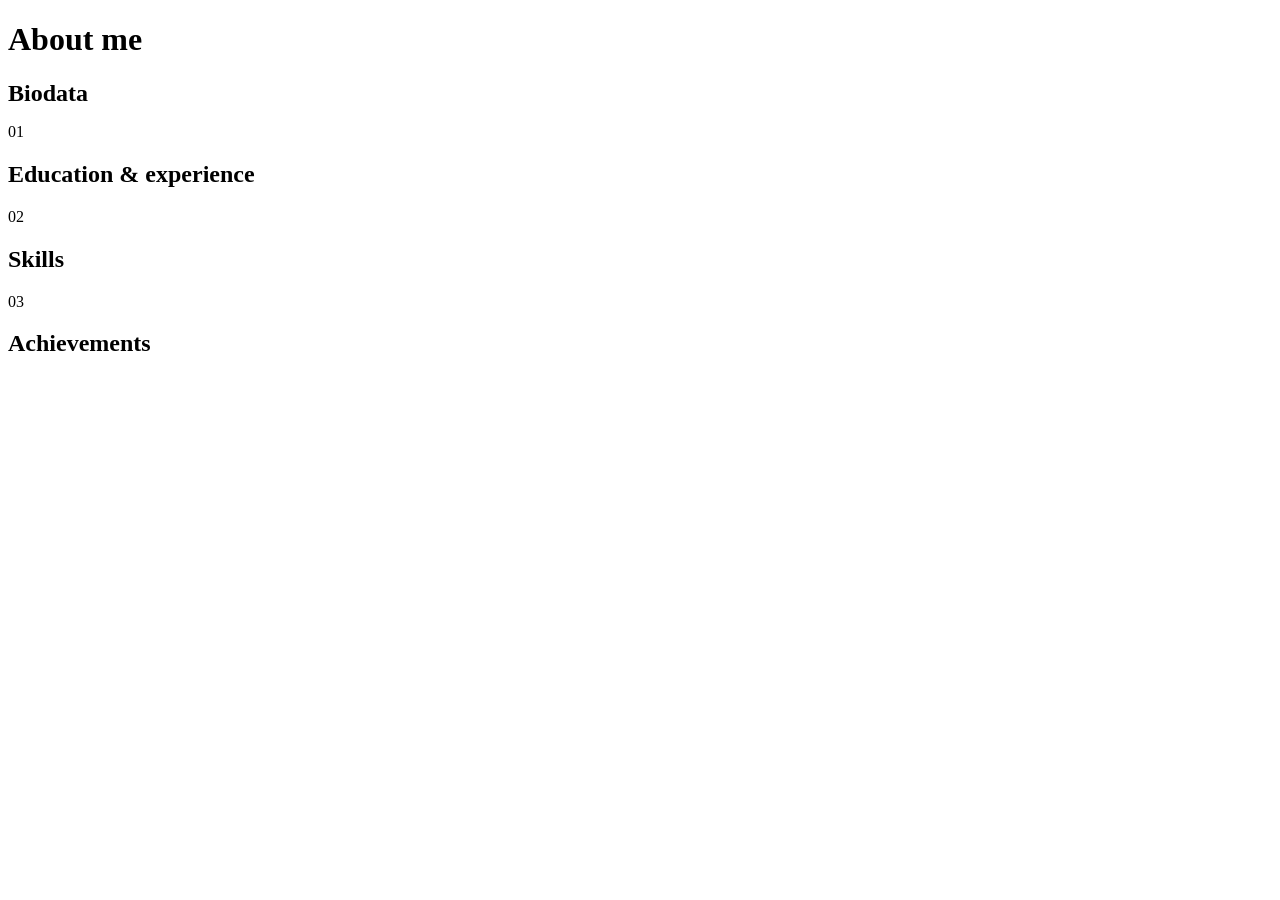
==== about.html @ cd3ab13a "Add files via upload" ====
<!DOCTYPE html>
<html lang="en">
<head>
  <meta charset="UTF-8">
  <meta name="viewport" content="width=device-width, initial-scale=1">
  <title>About Iyaaz Muhammad Shabaz</title>
  <meta name="description" content="Biodata, education, experience, technical skills and achievements of Iyaaz Muhammad Shabaz.">
  <link rel="stylesheet" href="https://fonts.googleapis.com/css2?family=Inter:wght@400;600&family=JetBrains+Mono:wght@500;700&family=Space+Grotesk:wght@500;700&display=swap">
  <link rel="stylesheet" href="css/style.css">
</head>
<body data-page="about">
  <div id="site-header"></div>
  <main class="container">
    <div class="page-head"><h1>About me</h1></div>

    <section class="section">
      <div class="bento">
        <div class="block span-8 lime"><h2 style="margin-bottom:16px">Biodata</h2><div id="bio"></div></div>
        <div class="span-4"><div class="photo-frame" id="aboutPhoto"></div></div>
      </div>
    </section>

    <section class="section" style="padding-top:0">
      <div class="section-title"><span class="num">01</span><h2>Education &amp; experience</h2></div>
      <div class="timeline" id="timeline"></div>
    </section>

    <section class="section" style="padding-top:0">
      <div class="section-title"><span class="num">02</span><h2>Skills</h2></div>
      <div class="grid g2" id="skills"></div>
    </section>

    <section class="section" style="padding-top:0">
      <div class="section-title"><span class="num">03</span><h2>Achievements</h2></div>
      <div class="block orange"><ul class="list-plain" id="achievements"></ul></div>
    </section>
  </main>
  <div id="site-footer"></div>
  <script src="https://cdnjs.cloudflare.com/ajax/libs/jquery/3.7.1/jquery.min.js"></script>
  <script src="js/data.js"></script>
  <script src="js/main.js"></script>
</body>
</html>
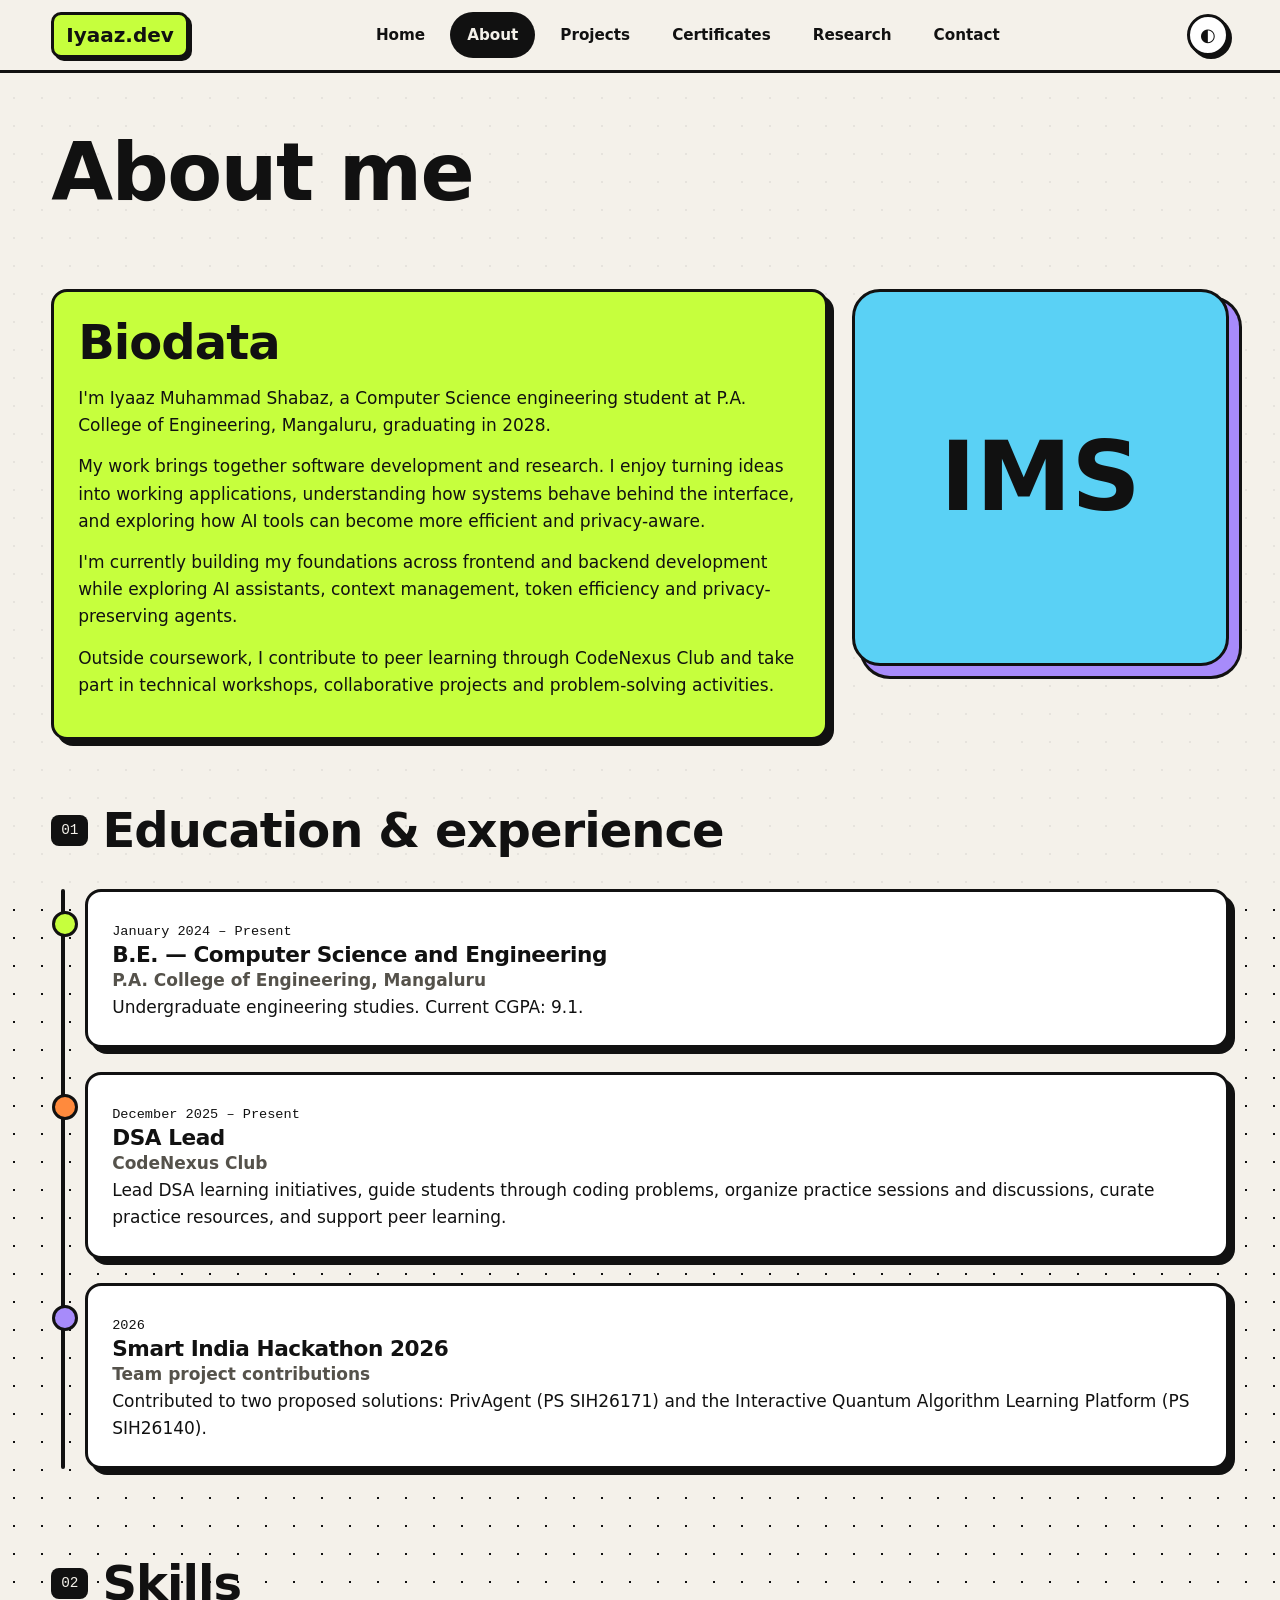
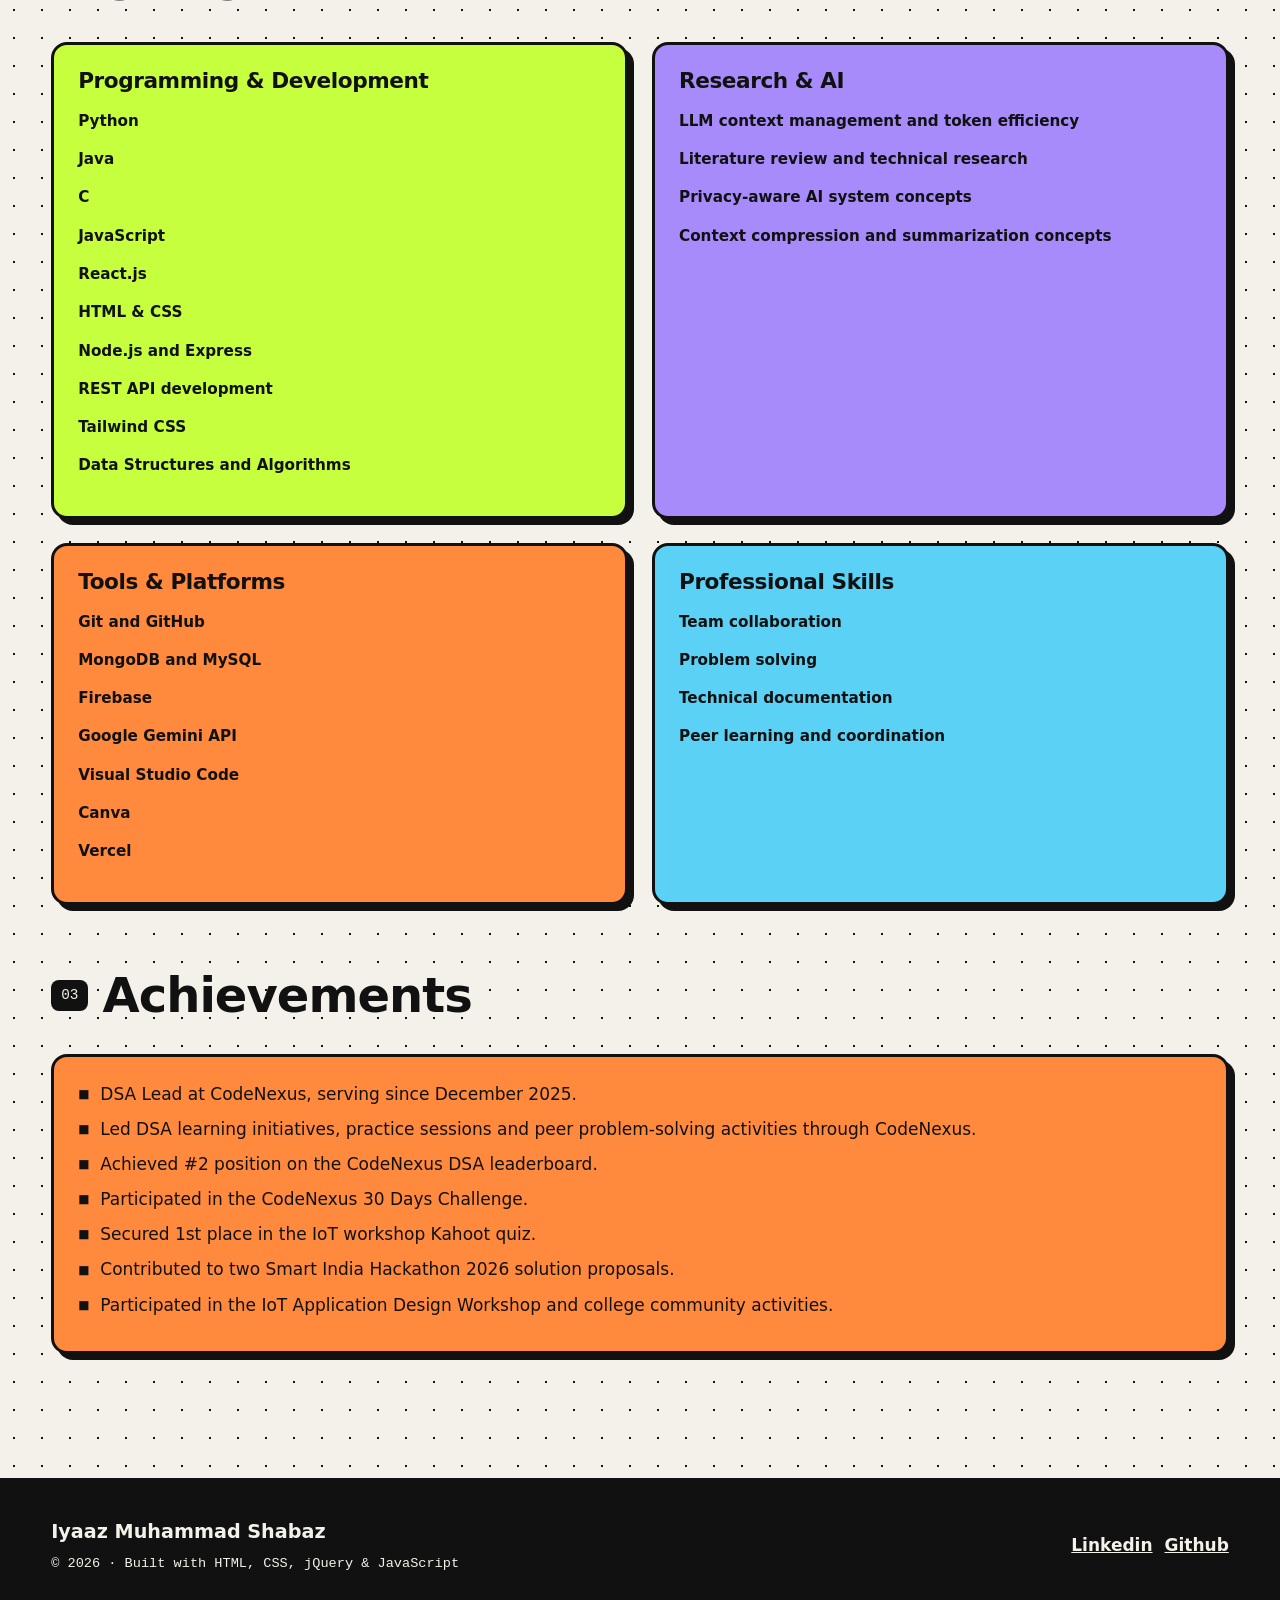
==== commit 8727f09c: "Add files via upload" ====
--- a/about.html
+++ b/about.html
@@ -6,7 +6,7 @@
   <title>About Iyaaz Muhammad Shabaz</title>
   <meta name="description" content="Biodata, education, experience, technical skills and achievements of Iyaaz Muhammad Shabaz.">
   <link rel="stylesheet" href="https://fonts.googleapis.com/css2?family=Inter:wght@400;600&family=JetBrains+Mono:wght@500;700&family=Space+Grotesk:wght@500;700&display=swap">
-  <link rel="stylesheet" href="css/style.css">
+  <link rel="stylesheet" href="style.css">
 </head>
 <body data-page="about">
   <div id="site-header"></div>
@@ -37,7 +37,7 @@
   </main>
   <div id="site-footer"></div>
   <script src="https://cdnjs.cloudflare.com/ajax/libs/jquery/3.7.1/jquery.min.js"></script>
-  <script src="js/data.js"></script>
-  <script src="js/main.js"></script>
+  <script src="data.js"></script>
+  <script src="main.js"></script>
 </body>
 </html>
--- a/style.css
+++ b/style.css
@@ -0,0 +1,280 @@
+/* ==========================================================================
+   style.css — "SOLID BLOCK" theme
+   --------------------------------------------------------------------------
+   Look: neo-brutalist + bento grid. Thick black outlines, hard offset shadows,
+   flat saturated colour blocks, big chunky type. Light by default, dark toggle.
+   Change the look of the WHOLE site by editing the tokens in :root below.
+   ========================================================================== */
+
+:root {
+  /* --- colour tokens --- */
+  --bg: #f4f1ea;          /* paper */
+  --surface: #ffffff;
+  --ink: #111111;         /* text + outlines */
+  --muted: #55524b;
+  --lime: #c6ff3d;
+  --violet: #a78bfa;
+  --orange: #ff8a3d;
+  --sky: #5ad1f5;
+  --pink: #ff7eb6;
+  --border: 3px solid var(--ink);
+  --shadow: 6px 6px 0 var(--ink);
+  --shadow-sm: 3px 3px 0 var(--ink);
+  --radius: 16px;
+  --maxw: 1180px;
+  /* --- type --- */
+  --font-display: "Space Grotesk", "Segoe UI", system-ui, sans-serif;
+  --font-body: "Inter", "Segoe UI", system-ui, sans-serif;
+  --font-mono: "JetBrains Mono", ui-monospace, Consolas, monospace;
+}
+
+[data-theme="dark"] {
+  --bg: #121214;
+  --surface: #1c1c20;
+  --ink: #f4f1ea;
+  --muted: #a7a39a;
+  --border: 3px solid #f4f1ea;
+  --shadow: 6px 6px 0 #c6ff3d;
+  --shadow-sm: 3px 3px 0 #c6ff3d;
+}
+/* coloured blocks keep dark text in dark mode */
+[data-theme="dark"] .block { color: #111; }
+[data-theme="dark"] .block * { border-color: #111; }
+
+* { box-sizing: border-box; margin: 0; padding: 0; }
+html { scroll-behavior: smooth; }
+body {
+  background: var(--bg);
+  color: var(--ink);
+  font-family: var(--font-body);
+  font-size: 17px;
+  line-height: 1.6;
+  background-image: radial-gradient(var(--ink) 1px, transparent 1px);
+  background-size: 28px 28px;
+  background-position: 0 0;
+}
+/* dotted paper texture, very subtle */
+body::before {
+  content: ""; position: fixed; inset: 0; background: var(--bg); opacity: .94; z-index: -1;
+}
+img { max-width: 100%; display: block; }
+a { color: inherit; }
+h1, h2, h3, h4 { font-family: var(--font-display); line-height: 1.1; letter-spacing: -0.02em; }
+h1 { font-size: clamp(2.6rem, 7vw, 5rem); font-weight: 700; }
+h2 { font-size: clamp(1.9rem, 4vw, 3rem); font-weight: 700; }
+h3 { font-size: 1.35rem; font-weight: 700; }
+.mono { font-family: var(--font-mono); font-size: .85rem; }
+.muted { color: var(--muted); }
+.container { width: min(var(--maxw), 92vw); margin-inline: auto; }
+.section { padding: 64px 0; }
+.sr-only { position: absolute; width: 1px; height: 1px; overflow: hidden; clip: rect(0 0 0 0); }
+
+/* ---------- header / nav ---------- */
+.site-header {
+  position: sticky; top: 0; z-index: 50;
+  background: var(--bg); border-bottom: var(--border);
+}
+.nav { display: flex; align-items: center; justify-content: space-between; gap: 16px; padding: 12px 0; }
+.logo {
+  font-family: var(--font-display); font-weight: 700; font-size: 1.25rem; text-decoration: none;
+  background: var(--lime); color: #111; border: var(--border); border-radius: 10px;
+  padding: 4px 12px; box-shadow: var(--shadow-sm);
+}
+.nav-links { display: flex; gap: 8px; list-style: none; align-items: center; }
+.nav-links a {
+  display: block; padding: 8px 14px; border: 3px solid transparent; border-radius: 999px;
+  text-decoration: none; font-weight: 600; font-size: .95rem;
+}
+.nav-links a:hover { border-color: var(--ink); }
+.nav-links a.active { background: var(--ink); color: var(--bg); }
+.icon-btn {
+  border: var(--border); background: var(--surface); color: var(--ink); width: 42px; height: 42px;
+  border-radius: 50%; cursor: pointer; font-size: 1.1rem; box-shadow: var(--shadow-sm);
+}
+.icon-btn:active { transform: translate(2px, 2px); box-shadow: none; }
+.menu-toggle { display: none; }
+
+/* ---------- buttons ---------- */
+.btn {
+  display: inline-flex; align-items: center; gap: 8px; cursor: pointer;
+  font-family: var(--font-display); font-weight: 700; font-size: 1rem; text-decoration: none;
+  padding: 12px 22px; border: var(--border); border-radius: 999px;
+  background: var(--lime); color: #111; box-shadow: var(--shadow-sm);
+  transition: transform .12s, box-shadow .12s;
+}
+.btn:hover { transform: translate(-2px, -2px); box-shadow: 5px 5px 0 var(--ink); }
+.btn:active { transform: translate(3px, 3px); box-shadow: none; }
+.btn.alt { background: var(--surface); color: var(--ink); }
+.btn.sm { padding: 6px 14px; font-size: .85rem; }
+
+/* ---------- block cards (THE signature element) ---------- */
+.block {
+  background: var(--surface); border: var(--border); border-radius: var(--radius);
+  box-shadow: var(--shadow); padding: 24px;
+  transition: transform .15s, box-shadow .15s;
+}
+a.block, .block.hoverable { text-decoration: none; display: block; }
+.block.hoverable:hover { transform: translate(-3px, -3px); box-shadow: 9px 9px 0 var(--ink); }
+.block.lime { background: var(--lime); color: #111; }
+.block.violet { background: var(--violet); color: #111; }
+.block.orange { background: var(--orange); color: #111; }
+.block.sky { background: var(--sky); color: #111; }
+.block.pink { background: var(--pink); color: #111; }
+.block.dark { background: #111; color: #f4f1ea; }
+.tag {
+  display: inline-block; font-family: var(--font-mono); font-size: .75rem; font-weight: 700;
+  padding: 3px 10px; border: 2px solid #111; border-radius: 999px; background: #fff; color: #111;
+  margin: 0 6px 6px 0;
+}
+.chip { background: #111; color: #fff; }
+.section-title { display: flex; align-items: center; gap: 14px; margin-bottom: 32px; flex-wrap: wrap; }
+.section-title .num {
+  font-family: var(--font-mono); background: var(--ink); color: var(--bg);
+  padding: 4px 10px; border-radius: 8px; font-size: .9rem;
+}
+
+/* ---------- grids ---------- */
+.grid { display: grid; gap: 24px; }
+.g2 { grid-template-columns: repeat(2, 1fr); }
+.g3 { grid-template-columns: repeat(3, 1fr); }
+.g4 { grid-template-columns: repeat(4, 1fr); }
+.bento { display: grid; gap: 24px; grid-template-columns: repeat(12, 1fr); }
+.span-4 { grid-column: span 4; } .span-5 { grid-column: span 5; } .span-6 { grid-column: span 6; }
+.span-7 { grid-column: span 7; } .span-8 { grid-column: span 8; } .span-12 { grid-column: span 12; }
+
+/* ---------- hero ---------- */
+.hero { padding: 72px 0 40px; }
+.hero-grid { display: grid; grid-template-columns: 1.4fr 1fr; gap: 40px; align-items: center; }
+.kicker {
+  display: inline-block; background: var(--orange); color: #111; border: var(--border);
+  border-radius: 999px; padding: 4px 14px; font-family: var(--font-mono); font-size: .85rem;
+  font-weight: 700; margin-bottom: 18px; box-shadow: var(--shadow-sm);
+}
+.hero h1 .hl { background: var(--lime); color: #111; padding: 0 .15em; border-radius: 8px; box-decoration-break: clone; }
+.rotator { font-family: var(--font-mono); font-size: 1.3rem; margin: 18px 0; min-height: 2em; }
+.rotator .caret { display: inline-block; width: 10px; height: 1.1em; background: var(--ink); vertical-align: -3px; animation: blink 1s steps(1) infinite; }
+@keyframes blink { 50% { opacity: 0; } }
+.hero p.lead { font-size: 1.15rem; max-width: 56ch; margin-bottom: 26px; }
+.hero-actions { display: flex; gap: 14px; flex-wrap: wrap; }
+.photo-frame {
+  border: var(--border); border-radius: 28px; box-shadow: 10px 10px 0 var(--violet), 10px 10px 0 3px var(--ink);
+  background: var(--sky); aspect-ratio: 1; overflow: hidden; display: grid; place-items: center;
+  font-family: var(--font-display); font-size: 6rem; font-weight: 700; color: #111;
+}
+.photo-frame img { width: 100%; height: 100%; object-fit: cover; }
+
+/* ---------- marquee strip ---------- */
+.marquee { border-block: var(--border); background: var(--ink); color: var(--bg); overflow: hidden; white-space: nowrap; padding: 12px 0; }
+.marquee-inner { display: inline-block; animation: scroll 30s linear infinite; font-family: var(--font-display); font-weight: 700; font-size: 1.2rem; }
+.marquee-inner span { margin: 0 22px; }
+@keyframes scroll { to { transform: translateX(-50%); } }
+
+/* ---------- stats ---------- */
+.stat .value { font-family: var(--font-display); font-size: 3.2rem; font-weight: 700; line-height: 1; }
+.stat .label { font-family: var(--font-mono); font-size: .8rem; text-transform: uppercase; letter-spacing: .08em; margin-top: 8px; }
+
+/* ---------- skill bars ---------- */
+.skill { margin-bottom: 14px; }
+.skill-top { display: flex; justify-content: space-between; font-weight: 600; font-size: .95rem; margin-bottom: 4px; }
+.bar { height: 16px; border: 2px solid #111; border-radius: 999px; background: #fff; overflow: hidden; }
+.bar > i { display: block; height: 100%; width: 0; background: #111; transition: width 1s cubic-bezier(.2,.8,.2,1); }
+
+/* ---------- timeline ---------- */
+.timeline { position: relative; padding-left: 34px; }
+.timeline::before { content: ""; position: absolute; left: 10px; top: 0; bottom: 0; width: 4px; background: var(--ink); border-radius: 4px; }
+.tl-item { position: relative; margin-bottom: 24px; }
+.tl-item::before {
+  content: ""; position: absolute; left: -33px; top: 22px; width: 20px; height: 20px;
+  border: var(--border); border-radius: 50%; background: var(--lime);
+}
+.tl-item.work::before { background: var(--orange); }
+.tl-item.event::before { background: var(--violet); }
+
+/* ---------- filters ---------- */
+.filters { display: flex; flex-wrap: wrap; gap: 10px; margin-bottom: 28px; }
+.filter-btn {
+  font-family: var(--font-display); font-weight: 700; padding: 8px 18px; cursor: pointer;
+  border: var(--border); border-radius: 999px; background: var(--surface); color: var(--ink);
+}
+.filter-btn.active { background: var(--ink); color: var(--bg); }
+.search {
+  width: min(360px, 100%); padding: 10px 16px; border: var(--border); border-radius: 999px;
+  background: var(--surface); color: var(--ink); font: inherit; margin-bottom: 20px;
+}
+.search:focus, input:focus, textarea:focus { outline: 4px solid var(--violet); outline-offset: 2px; }
+
+/* ---------- cards: certificates, projects, posts ---------- */
+.cert-card .cert-img {
+  border: 2px solid #111; border-radius: 10px; background: #fff; aspect-ratio: 4/3;
+  display: grid; place-items: center; margin-bottom: 14px; overflow: hidden; color: #111;
+  font-family: var(--font-mono); font-size: .8rem;
+}
+.cert-card .cert-img img { width: 100%; height: 100%; object-fit: cover; }
+.cert-card h3 { margin-bottom: 4px; font-size: 1.15rem; }
+.status {
+  display: inline-block; font-family: var(--font-mono); font-size: .75rem; font-weight: 700;
+  padding: 3px 10px; border: 2px solid #111; border-radius: 6px; background: #111; color: #fff;
+}
+.todo { border-style: dashed !important; position: relative; }
+.todo::after {
+  content: "PLACEHOLDER"; position: absolute; top: -12px; right: 14px; background: #ff3d3d; color: #fff;
+  font-family: var(--font-mono); font-size: .65rem; font-weight: 700; padding: 2px 8px; border: 2px solid #111; border-radius: 6px;
+}
+.list-plain { list-style: none; }
+.list-plain li { padding-left: 1.3em; position: relative; margin-bottom: 8px; }
+.list-plain li::before { content: "■"; position: absolute; left: 0; font-size: .7em; top: .35em; }
+
+/* ---------- modal (projects detail) ---------- */
+.modal-back {
+  position: fixed; inset: 0; background: rgba(0,0,0,.6); display: none; z-index: 100;
+  align-items: center; justify-content: center; padding: 20px;
+}
+.modal-back.open { display: flex; }
+.modal { max-width: 720px; width: 100%; max-height: 90vh; overflow: auto; position: relative; }
+.modal .close { position: absolute; top: 14px; right: 14px; }
+
+/* ---------- forms ---------- */
+form .field { margin-bottom: 18px; }
+label { font-family: var(--font-mono); font-size: .85rem; font-weight: 700; display: block; margin-bottom: 6px; }
+input, textarea {
+  width: 100%; padding: 12px 14px; border: var(--border); border-radius: 12px; background: var(--surface);
+  color: var(--ink); font: inherit;
+}
+textarea { min-height: 150px; resize: vertical; }
+.form-msg { margin-top: 12px; font-weight: 700; }
+
+/* ---------- footer ---------- */
+.site-footer { border-top: var(--border); background: var(--ink); color: var(--bg); margin-top: 60px; padding: 36px 0; }
+.footer-inner { display: flex; justify-content: space-between; gap: 20px; flex-wrap: wrap; align-items: center; }
+.footer-links { display: flex; gap: 12px; flex-wrap: wrap; }
+.footer-links a { color: var(--bg); font-weight: 600; }
+
+/* ---------- reveal on scroll (jQuery adds .in) ---------- */
+.reveal { opacity: 0; transform: translateY(24px); transition: opacity .6s, transform .6s; }
+.reveal.in { opacity: 1; transform: none; }
+
+/* ---------- page header (inner pages) ---------- */
+.page-head { padding: 56px 0 8px; }
+.page-head p { max-width: 60ch; margin-top: 12px; font-size: 1.1rem; }
+
+/* ---------- responsive ---------- */
+@media (max-width: 900px) {
+  .hero-grid, .g2 { grid-template-columns: 1fr; }
+  .g3, .g4 { grid-template-columns: repeat(2, 1fr); }
+  .bento > * { grid-column: span 12 !important; }
+  .photo-frame { max-width: 340px; }
+}
+@media (max-width: 720px) {
+  .menu-toggle { display: inline-block; }
+  .nav-links {
+    display: none; position: absolute; top: 100%; left: 0; right: 0; flex-direction: column;
+    background: var(--bg); border-bottom: var(--border); padding: 14px 4vw; align-items: stretch;
+  }
+  .nav-links.open { display: flex; }
+  .g3, .g4 { grid-template-columns: 1fr; }
+}
+@media (prefers-reduced-motion: reduce) {
+  * { animation: none !important; transition: none !important; }
+  .reveal { opacity: 1; transform: none; }
+}
+@media print { .site-header, .site-footer, .marquee { display: none; } body { background: #fff; } }
